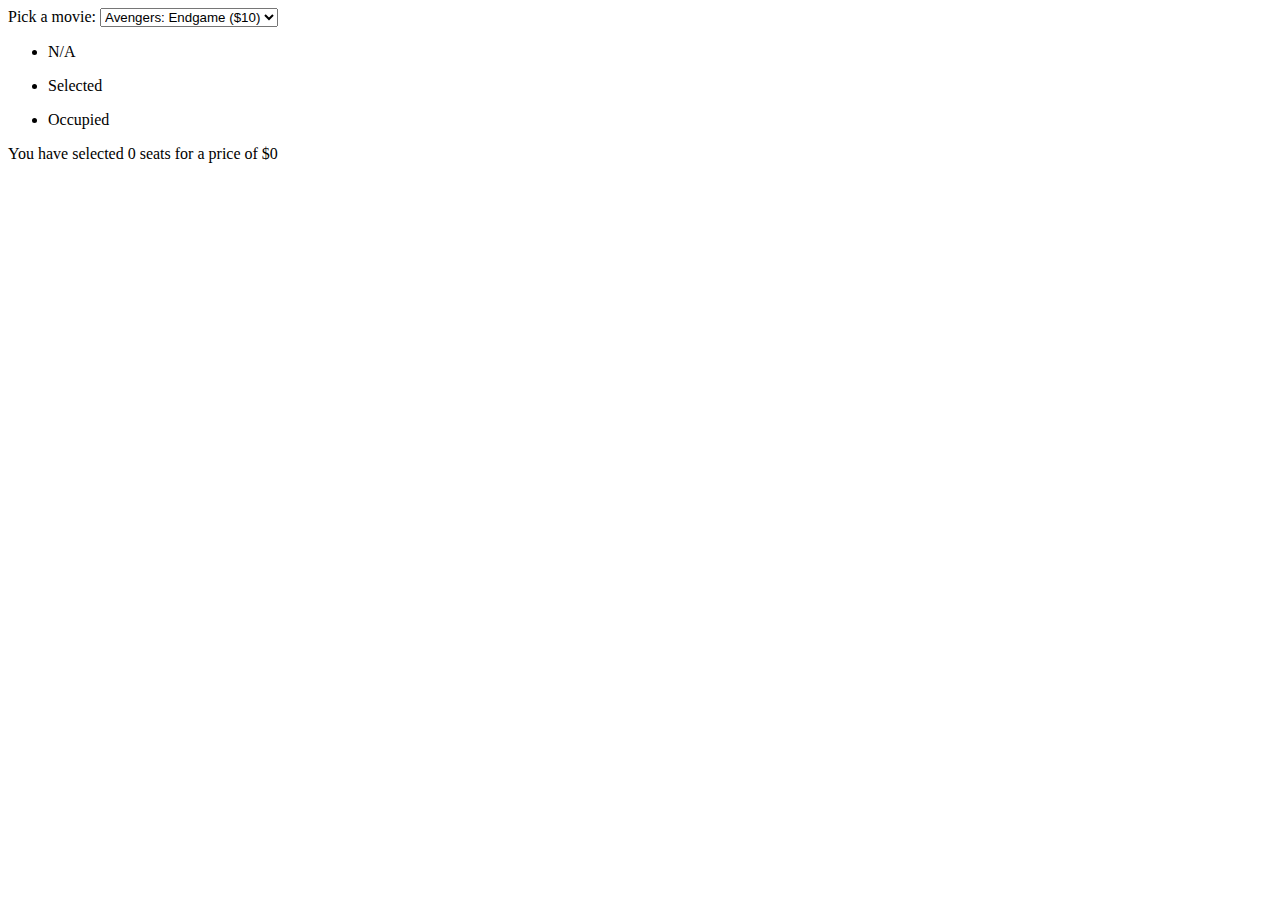
==== 2-movie-seat-booking/index.html @ e5e5ff25 "Making HTML structure and some small changes" ====
<!DOCTYPE html>
<html lang="en">
  <head>
    <meta charset="UTF-8" />
    <meta name="viewport" content="width=device-width, initial-scale=1.0" />
    <link rel="stylesheet" href="style.css" />
    <script src="script.js" defer></script>
    <title>movie seat booking</title>
  </head>
  <body>
    <div class="container">
      <!-- Selection of movies available -->
      <div class="movies">
        <label for="movie-options">Pick a movie:</label>
        <select id="movie-options">
          <option value="10">Avengers: Endgame ($10)</option>
          <option value="12">Joker ($12)</option>
          <option value="8">Toy Story 4 ($8)</option>
          <option value="9">The Lion King ($9)</option>
        </select>
      </div>
      <!-- ---------------- -->

      <!-- Seat state -->
      <ul class="states">
        <li class="seat-state" id="N/A">
          <div></div>
          <p>N/A</p>
        </li>

        <li class="seat-state" id="selected">
          <div></div>
          <p>Selected</p>
        </li>

        <li class="seat-state" id="occupied">
          <div></div>
          <p>Occupied</p>
        </li>
      </ul>
      <!-- ---------------- -->

      <!-- ---------------- -->
      <div class="cenima-erea">
        <div class="cenima-screen"></div>
        <div class="row">
          <div class="seat"></div>
          <div class="seat"></div>
          <div class="seat"></div>
          <div class="seat"></div>
          <div class="seat"></div>
          <div class="seat"></div>
          <div class="seat"></div>
          <div class="seat"></div>
        </div>
        <div class="row">
          <div class="seat"></div>
          <div class="seat"></div>
          <div class="seat"></div>
          <div class="seat"></div>
          <div class="seat"></div>
          <div class="seat"></div>
          <div class="seat"></div>
          <div class="seat"></div>
        </div>
        <div class="row">
          <div class="seat"></div>
          <div class="seat"></div>
          <div class="seat"></div>
          <div class="seat"></div>
          <div class="seat"></div>
          <div class="seat"></div>
          <div class="seat"></div>
          <div class="seat"></div>
        </div>
        <div class="row">
          <div class="seat"></div>
          <div class="seat"></div>
          <div class="seat"></div>
          <div class="seat"></div>
          <div class="seat"></div>
          <div class="seat"></div>
          <div class="seat"></div>
          <div class="seat"></div>
        </div>
        <div class="row">
          <div class="seat"></div>
          <div class="seat"></div>
          <div class="seat"></div>
          <div class="seat"></div>
          <div class="seat"></div>
          <div class="seat"></div>
          <div class="seat"></div>
          <div class="seat"></div>
        </div>
        <div class="row">
          <div class="seat"></div>
          <div class="seat"></div>
          <div class="seat"></div>
          <div class="seat"></div>
          <div class="seat"></div>
          <div class="seat"></div>
          <div class="seat"></div>
          <div class="seat"></div>
        </div>
      </div>

      <!-- ---------------- -->

      <!-- Selected seats and total price -->
      <p class="seats-prrices" idseats-prrices>
        You have selected <span id="selected-seats">0</span> seats for a price
        of $<span id="total-price">0</span>
      </p>
      <!-- ---------------- -->
    </div>
  </body>
</html>
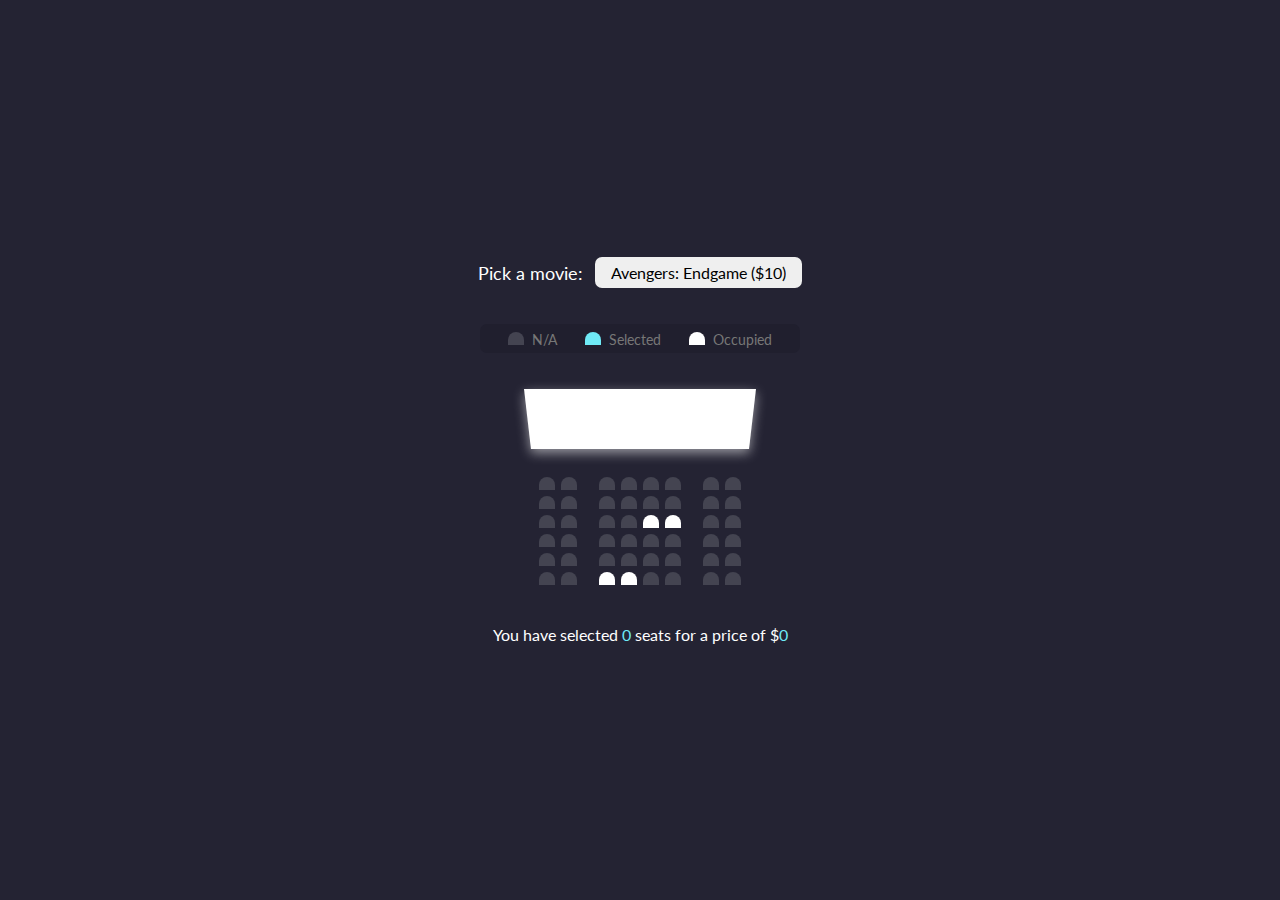
==== commit 86cf1256: "Adding styling with CSS" ====
--- a/2-movie-seat-booking/index.html
+++ b/2-movie-seat-booking/index.html
@@ -8,111 +8,111 @@
     <title>movie seat booking</title>
   </head>
   <body>
-    <div class="container">
-      <!-- Selection of movies available -->
-      <div class="movies">
-        <label for="movie-options">Pick a movie:</label>
-        <select id="movie-options">
-          <option value="10">Avengers: Endgame ($10)</option>
-          <option value="12">Joker ($12)</option>
-          <option value="8">Toy Story 4 ($8)</option>
-          <option value="9">The Lion King ($9)</option>
-        </select>
+    <!-- Selection of movies available -->
+    <div class="movies">
+      <label for="movie-options">Pick a movie:</label>
+      <select class="movie-options" id="movie-options">
+        <option value="10">Avengers: Endgame ($10)</option>
+        <option value="12">Joker ($12)</option>
+        <option value="8">Toy Story 4 ($8)</option>
+        <option value="9">The Lion King ($9)</option>
+      </select>
+    </div>
+    <!-- ---------------- -->
+
+    <!-- Seat state -->
+    <ul class="states-list">
+      <li class="state" id="N/A">
+        <div class="seat"></div>
+        <p>N/A</p>
+      </li>
+
+      <li class="state" id="selected">
+        <div class="seat selected"></div>
+        <p>Selected</p>
+      </li>
+
+      <li class="state" id="occupied">
+        <div class="seat occupied"></div>
+        <p>Occupied</p>
+      </li>
+    </ul>
+    <!-- ---------------- -->
+
+    <!-- ---------------- -->
+    <div class="cenima-erea">
+      <div class="cenima-screen-wrap"><div class="cenima-screen"></div></div>
+
+      <div class="row">
+        <div class="seat"></div>
+        <div class="seat"></div>
+        <div class="seat"></div>
+        <div class="seat"></div>
+        <div class="seat"></div>
+        <div class="seat"></div>
+        <div class="seat"></div>
+        <div class="seat"></div>
       </div>
-      <!-- ---------------- -->
+      <div class="row">
+        <div class="seat"></div>
+        <div class="seat"></div>
+        <div class="seat"></div>
+        <div class="seat"></div>
+        <div class="seat"></div>
+        <div class="seat"></div>
+        <div class="seat"></div>
+        <div class="seat"></div>
+      </div>
+      <div class="row">
+        <div class="seat"></div>
+        <div class="seat"></div>
+        <div class="seat"></div>
+        <div class="seat"></div>
+        <div class="seat occupied"></div>
+        <div class="seat occupied"></div>
+        <div class="seat"></div>
+        <div class="seat"></div>
+      </div>
+      <div class="row">
+        <div class="seat"></div>
+        <div class="seat"></div>
+        <div class="seat"></div>
+        <div class="seat"></div>
+        <div class="seat"></div>
+        <div class="seat"></div>
+        <div class="seat"></div>
+        <div class="seat"></div>
+      </div>
+      <div class="row">
+        <div class="seat"></div>
+        <div class="seat"></div>
+        <div class="seat"></div>
+        <div class="seat"></div>
+        <div class="seat"></div>
+        <div class="seat"></div>
+        <div class="seat"></div>
+        <div class="seat"></div>
+      </div>
+      <div class="row">
+        <div class="seat"></div>
+        <div class="seat"></div>
+        <div class="seat occupied"></div>
+        <div class="seat occupied"></div>
+        <div class="seat"></div>
+        <div class="seat"></div>
+        <div class="seat"></div>
+        <div class="seat"></div>
+      </div>
+    </div>
+    <!-- ---------------- -->
 
-      <!-- Seat state -->
-      <ul class="states">
-        <li class="seat-state" id="N/A">
-          <div></div>
-          <p>N/A</p>
-        </li>
-
-        <li class="seat-state" id="selected">
-          <div></div>
-          <p>Selected</p>
-        </li>
-
-        <li class="seat-state" id="occupied">
-          <div></div>
-          <p>Occupied</p>
-        </li>
-      </ul>
-      <!-- ---------------- -->
-
-      <!-- ---------------- -->
-      <div class="cenima-erea">
-        <div class="cenima-screen"></div>
-        <div class="row">
-          <div class="seat"></div>
-          <div class="seat"></div>
-          <div class="seat"></div>
-          <div class="seat"></div>
-          <div class="seat"></div>
-          <div class="seat"></div>
-          <div class="seat"></div>
-          <div class="seat"></div>
-        </div>
-        <div class="row">
-          <div class="seat"></div>
-          <div class="seat"></div>
-          <div class="seat"></div>
-          <div class="seat"></div>
-          <div class="seat"></div>
-          <div class="seat"></div>
-          <div class="seat"></div>
-          <div class="seat"></div>
-        </div>
-        <div class="row">
-          <div class="seat"></div>
-          <div class="seat"></div>
-          <div class="seat"></div>
-          <div class="seat"></div>
-          <div class="seat"></div>
-          <div class="seat"></div>
-          <div class="seat"></div>
-          <div class="seat"></div>
-        </div>
-        <div class="row">
-          <div class="seat"></div>
-          <div class="seat"></div>
-          <div class="seat"></div>
-          <div class="seat"></div>
-          <div class="seat"></div>
-          <div class="seat"></div>
-          <div class="seat"></div>
-          <div class="seat"></div>
-        </div>
-        <div class="row">
-          <div class="seat"></div>
-          <div class="seat"></div>
-          <div class="seat"></div>
-          <div class="seat"></div>
-          <div class="seat"></div>
-          <div class="seat"></div>
-          <div class="seat"></div>
-          <div class="seat"></div>
-        </div>
-        <div class="row">
-          <div class="seat"></div>
-          <div class="seat"></div>
-          <div class="seat"></div>
-          <div class="seat"></div>
-          <div class="seat"></div>
-          <div class="seat"></div>
-          <div class="seat"></div>
-          <div class="seat"></div>
-        </div>
-      </div>
-
-      <!-- ---------------- -->
-
-      <!-- Selected seats and total price -->
-      <p class="seats-prrices" idseats-prrices>
-        You have selected <span id="selected-seats">0</span> seats for a price
-        of $<span id="total-price">0</span>
-      </p>
-      <!-- ---------------- -->
-    </div>
+    <!-- Selected seats and total price -->
+    <p class="text">
+      You have selected <span id="count">0</span> seats for a price of $<span
+        id="total"
+        >0</span
+      >
+    </p>
+    <!-- ---------------- -->
   </body>
 </html>
--- a/2-movie-seat-booking/style.css
+++ b/2-movie-seat-booking/style.css
@@ -0,0 +1,134 @@
+@import url("https://fonts.googleapis.com/css2?family=Lato:wght@400;700&display=swap");
+
+:root {
+  --main-color: #242333;
+  --list-color: #201f2e;
+  --list-text-color: #777777;
+  --seat-color: #444451;
+  --selected-color: #6feaf6;
+  --white-color: #ffffff;
+  --grey-color: #e2e2e4;
+}
+* {
+  padding: 0;
+  margin: 0;
+  box-sizing: border-box;
+}
+
+body {
+  display: flex;
+  flex-direction: column;
+  min-height: 100vh;
+  align-items: center;
+  justify-content: center;
+  gap: 36px;
+
+  font-family: "Lato", sans-serif;
+  font-weight: 400;
+  line-height: 1;
+  background-color: var(--main-color);
+  color: var(--white-color);
+}
+
+/* --- movie options --- */
+.movies {
+  display: flex;
+  align-items: center;
+  justify-content: center;
+  gap: 12px;
+  font-size: 18px;
+}
+
+.movie-options {
+  border: none;
+  border-radius: 7px;
+  padding: 6px 16px;
+  font-size: 16px;
+  font-family: inherit;
+  appearance: none;
+}
+/* ------------------- */
+
+/* --- Seat state --- */
+.states-list {
+  display: flex;
+  align-items: center;
+  justify-content: center;
+  gap: 28px;
+
+  border-radius: 7px;
+  padding: 8px 28px;
+
+  list-style: none;
+  font-size: 14px;
+
+  background-color: var(--list-color);
+  color: var(--list-text-color);
+}
+
+.state {
+  display: flex;
+  align-items: center;
+  justify-content: center;
+  gap: 8px;
+}
+.state p {
+  align-self: flex-end;
+  line-height: 0.7;
+}
+/* ------------------- */
+
+/* --- Seats --- */
+.seat {
+  border-radius: 10px 10px 0 0;
+  width: 16px;
+  height: 13px;
+  background-color: var(--seat-color);
+}
+
+.row .seat:not(.occupied):hover {
+  cursor: pointer;
+  transform: scale(1.2);
+}
+.seat.selected {
+  background-color: var(--selected-color);
+}
+.seat.occupied {
+  background-color: var(--white-color);
+}
+/* ------------------- */
+
+/* --- Cenima Erea --- */
+.cenima-screen-wrap {
+  filter: drop-shadow(0 4px 6px #e2e2e49e);
+}
+.cenima-screen {
+  width: 232px;
+  height: 60px;
+  background-color: var(--white-color);
+  /* border: 1.2px solid var(--grey-color); */
+  /* box-shadow: 0 4px 12px 0 #e2e2e49e; */
+  margin-bottom: 28px;
+  clip-path: polygon(0% 0%, 100% 0%, 97% 100%, 3% 100%);
+}
+
+.row {
+  display: flex;
+  align-items: center;
+  justify-content: center;
+  gap: 6px;
+  margin-bottom: 6px;
+}
+.row :nth-child(2) {
+  margin-right: 16px;
+}
+.row :nth-child(6) {
+  margin-right: 16px;
+}
+
+/* ------------------- */
+
+/* --- text --- */
+.text span {
+  color: var(--selected-color);
+}
